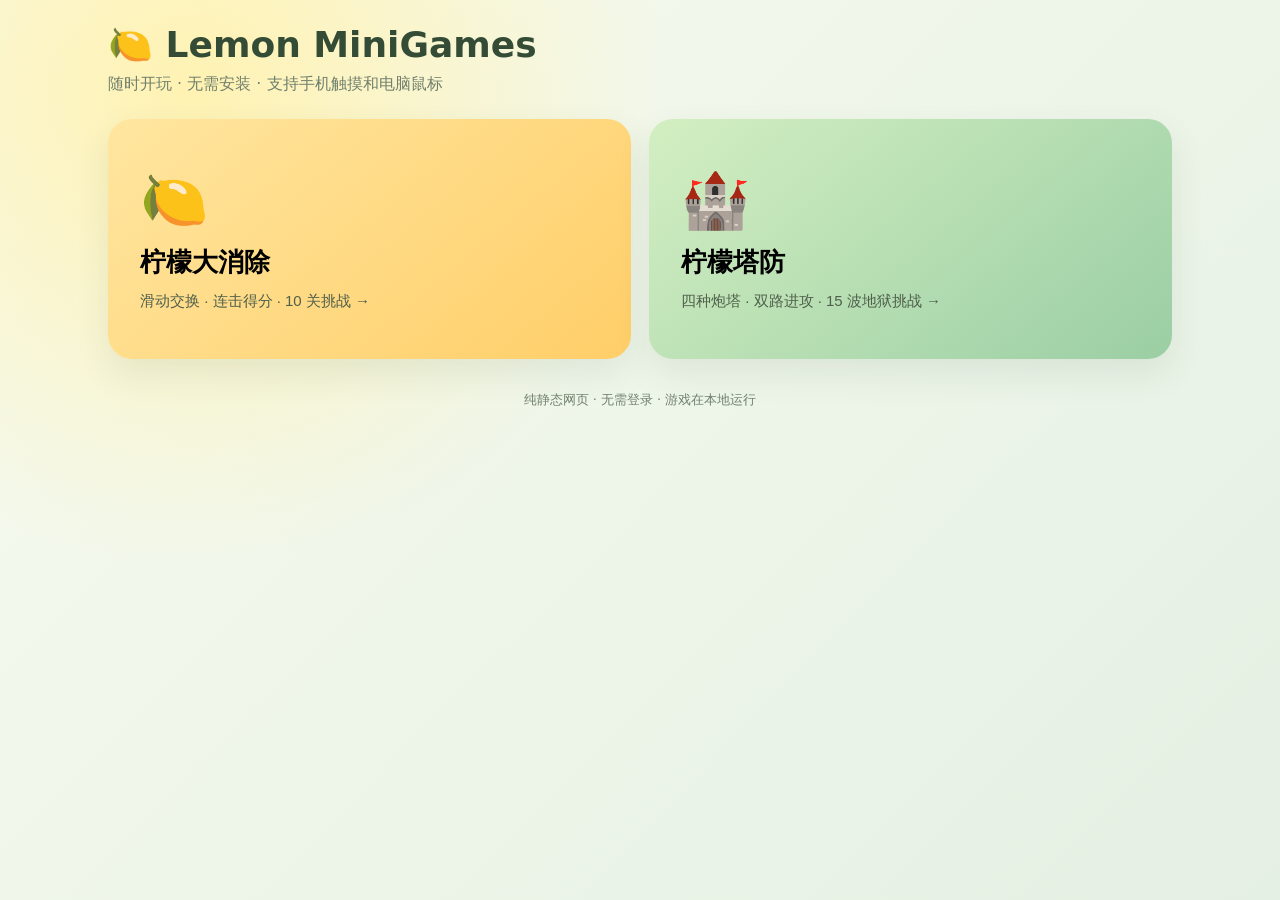
==== index.html @ ea31bc74 "feat: one sound toggle per H5 game and match-3 sound effects" ====
<!doctype html>
<html lang="zh-CN"><head><meta charset="utf-8"><meta name="viewport" content="width=device-width,initial-scale=1,viewport-fit=cover"><meta name="theme-color" content="#fff9e8"><title>Lemon MiniGames · 柠檬小游戏</title>
<style>
*{box-sizing:border-box}body{margin:0;background:radial-gradient(circle at 15% 10%,#fff2b2,transparent 35%),linear-gradient(135deg,#f8fbef,#e4f0e3);font-family:system-ui,-apple-system,"PingFang SC",sans-serif;color:#344c35;min-height:100dvh}.wrap{max-width:1100px;margin:auto;padding:24px 18px 48px}header{display:flex;align-items:center;justify-content:space-between;gap:12px}h1{margin:0;font-size:clamp(24px,4vw,36px)}.hint{color:#71806d;margin:8px 0 24px}.btn{background:white;border:1px solid #dce5d5;border-radius:14px;padding:11px 18px;font-weight:700;color:#3c5b3c;cursor:pointer}.btn:focus-visible,.tile:focus-visible{outline:3px solid #ffb84a}.tiles{display:grid;grid-template-columns:repeat(2,minmax(0,1fr));gap:18px}.tile{border:0;text-align:left;cursor:pointer;padding:32px;border-radius:24px;box-shadow:0 15px 35px #35553318;min-height:240px;transition:transform .2s}.tile:hover{transform:translateY(-4px)}.tile:first-child{background:linear-gradient(140deg,#ffe6a0,#ffce68)}.tile:last-child{background:linear-gradient(140deg,#d3efc2,#9bcea4)}.tile .emoji{font-size:55px}.tile strong{display:block;font-size:26px;margin:12px 0}.tile small{font-size:15px;color:#50604c}.game-area{display:none;align-items:center;flex-direction:column;gap:12px}.game-area.active{display:flex}.game-bar{display:flex;width:min(100%,460px);justify-content:space-between;align-items:center}.game-title{font-size:19px;font-weight:800}.game-bar{gap:7px;flex-wrap:wrap}.game-bar #matchSound{font-size:12px;padding:8px 10px}.frame{width:min(100%,460px);border-radius:20px;overflow:hidden;box-shadow:0 16px 55px #27402b30;background:#fff9e8}canvas{width:100%;display:block;touch-action:none}footer{margin-top:32px;text-align:center;color:#71806d;font-size:13px}@media(max-width:650px){.tiles{grid-template-columns:1fr}.tile{min-height:185px;padding:22px}.wrap{padding-top:18px}}
</style></head><body><main class="wrap"><header><h1>🍋 Lemon MiniGames</h1><button class="btn" id="homeTop" hidden>返回大厅</button></header><p class="hint" id="intro">随时开玩 · 无需安装 · 支持手机触摸和电脑鼠标</p><section class="tiles" id="tiles"><button class="tile" data-game="match"><span class="emoji">🍋</span><strong>柠檬大消除</strong><small>滑动交换 · 连击得分 · 10 关挑战 →</small></button><button class="tile" data-game="tower"><span class="emoji">🏰</span><strong>柠檬塔防</strong><small>四种炮塔 · 双路进攻 · 15 波地狱挑战 →</small></button></section><section class="game-area" id="gameArea"><div class="game-bar"><span class="game-title" id="gameTitle"></span><button class="btn" id="matchSound" type="button" aria-pressed="true">🔊 音效：开</button><button class="btn" id="restart">重新开始</button></div><div class="frame"><canvas id="game" aria-label="小游戏画布"></canvas></div><div class="hint" id="instructions"></div></section><footer>纯静态网页 · 无需登录 · 游戏在本地运行</footer></main><script type="module" src="./app.js"></script></body></html>
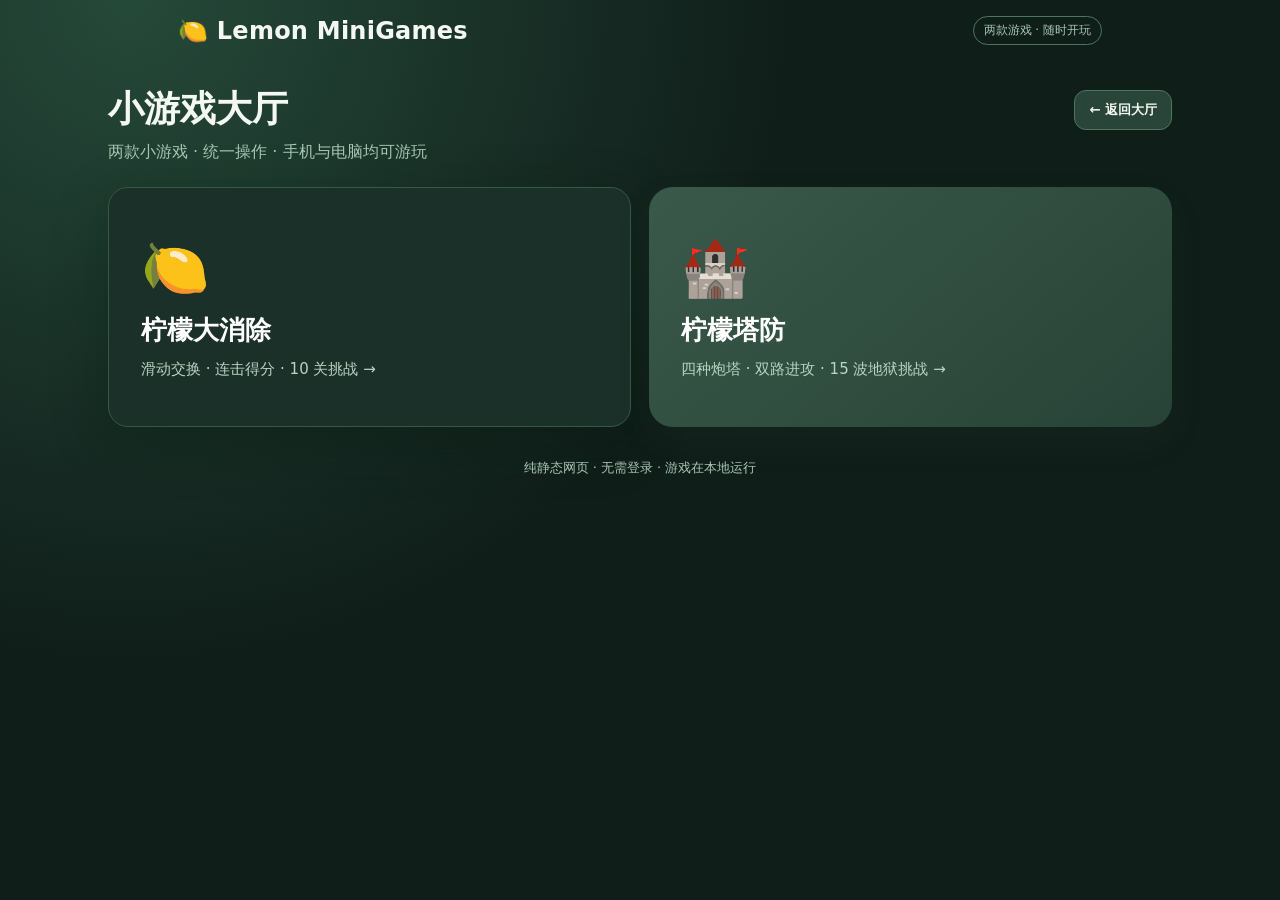
==== commit efa3cf74: "refactor: unify H5 arcade navigation, theme and music while preserving WeChat game" ====
--- a/index.html
+++ b/index.html
@@ -1,5 +1,5 @@
 <!doctype html>
 <html lang="zh-CN"><head><meta charset="utf-8"><meta name="viewport" content="width=device-width,initial-scale=1,viewport-fit=cover"><meta name="theme-color" content="#fff9e8"><title>Lemon MiniGames · 柠檬小游戏</title>
 <style>
-*{box-sizing:border-box}body{margin:0;background:radial-gradient(circle at 15% 10%,#fff2b2,transparent 35%),linear-gradient(135deg,#f8fbef,#e4f0e3);font-family:system-ui,-apple-system,"PingFang SC",sans-serif;color:#344c35;min-height:100dvh}.wrap{max-width:1100px;margin:auto;padding:24px 18px 48px}header{display:flex;align-items:center;justify-content:space-between;gap:12px}h1{margin:0;font-size:clamp(24px,4vw,36px)}.hint{color:#71806d;margin:8px 0 24px}.btn{background:white;border:1px solid #dce5d5;border-radius:14px;padding:11px 18px;font-weight:700;color:#3c5b3c;cursor:pointer}.btn:focus-visible,.tile:focus-visible{outline:3px solid #ffb84a}.tiles{display:grid;grid-template-columns:repeat(2,minmax(0,1fr));gap:18px}.tile{border:0;text-align:left;cursor:pointer;padding:32px;border-radius:24px;box-shadow:0 15px 35px #35553318;min-height:240px;transition:transform .2s}.tile:hover{transform:translateY(-4px)}.tile:first-child{background:linear-gradient(140deg,#ffe6a0,#ffce68)}.tile:last-child{background:linear-gradient(140deg,#d3efc2,#9bcea4)}.tile .emoji{font-size:55px}.tile strong{display:block;font-size:26px;margin:12px 0}.tile small{font-size:15px;color:#50604c}.game-area{display:none;align-items:center;flex-direction:column;gap:12px}.game-area.active{display:flex}.game-bar{display:flex;width:min(100%,460px);justify-content:space-between;align-items:center}.game-title{font-size:19px;font-weight:800}.game-bar{gap:7px;flex-wrap:wrap}.game-bar #matchSound{font-size:12px;padding:8px 10px}.frame{width:min(100%,460px);border-radius:20px;overflow:hidden;box-shadow:0 16px 55px #27402b30;background:#fff9e8}canvas{width:100%;display:block;touch-action:none}footer{margin-top:32px;text-align:center;color:#71806d;font-size:13px}@media(max-width:650px){.tiles{grid-template-columns:1fr}.tile{min-height:185px;padding:22px}.wrap{padding-top:18px}}
-</style></head><body><main class="wrap"><header><h1>🍋 Lemon MiniGames</h1><button class="btn" id="homeTop" hidden>返回大厅</button></header><p class="hint" id="intro">随时开玩 · 无需安装 · 支持手机触摸和电脑鼠标</p><section class="tiles" id="tiles"><button class="tile" data-game="match"><span class="emoji">🍋</span><strong>柠檬大消除</strong><small>滑动交换 · 连击得分 · 10 关挑战 →</small></button><button class="tile" data-game="tower"><span class="emoji">🏰</span><strong>柠檬塔防</strong><small>四种炮塔 · 双路进攻 · 15 波地狱挑战 →</small></button></section><section class="game-area" id="gameArea"><div class="game-bar"><span class="game-title" id="gameTitle"></span><button class="btn" id="matchSound" type="button" aria-pressed="true">🔊 音效：开</button><button class="btn" id="restart">重新开始</button></div><div class="frame"><canvas id="game" aria-label="小游戏画布"></canvas></div><div class="hint" id="instructions"></div></section><footer>纯静态网页 · 无需登录 · 游戏在本地运行</footer></main><script type="module" src="./app.js"></script></body></html>+*{box-sizing:border-box}body{margin:0;background:radial-gradient(circle at 15% 10%,#fff2b2,transparent 35%),linear-gradient(135deg,#f8fbef,#e4f0e3);font-family:system-ui,-apple-system,"PingFang SC",sans-serif;color:#f3f9f2;min-height:100dvh}.wrap{max-width:1100px;margin:auto;padding:24px 18px 48px}header{display:flex;align-items:center;justify-content:space-between;gap:12px}h1{margin:0;font-size:clamp(24px,4vw,36px)}.hint{color:#a8c8b4;margin:8px 0 24px}.btn{background:white;border:1px solid #dce5d5;border-radius:14px;padding:11px 18px;font-weight:700;color:#3c5b3c;cursor:pointer}.btn:focus-visible,.tile:focus-visible{outline:3px solid #ffb84a}.tiles{display:grid;grid-template-columns:repeat(2,minmax(0,1fr));gap:18px}.tile{border:0;text-align:left;cursor:pointer;padding:32px;border-radius:24px;box-shadow:0 15px 35px #35553318;min-height:240px;transition:transform .2s}.tile:hover{transform:translateY(-4px)}.tile:first-child{background:linear-gradient(140deg,#315e45,#264a39)}.tile:last-child{background:linear-gradient(140deg,#3a594a,#274337)}.tile .emoji{font-size:55px}.tile strong{display:block;font-size:26px;margin:12px 0}.tile small{font-size:15px;color:#b9d4c2}.game-area{display:none;align-items:center;flex-direction:column;gap:12px}.game-area.active{display:flex}.game-bar{display:flex;width:min(100%,460px);justify-content:space-between;align-items:center}.game-title{font-size:19px;font-weight:800}.game-bar{gap:7px;flex-wrap:wrap}.game-bar #matchSound{font-size:12px;padding:8px 10px}.frame{width:min(100%,460px);border-radius:20px;overflow:hidden;box-shadow:0 16px 55px #27402b30;background:#1b3029}canvas{width:100%;display:block;touch-action:none}footer{margin-top:32px;text-align:center;color:#a8c8b4;font-size:13px}@media(max-width:650px){.tiles{grid-template-columns:1fr}.tile{min-height:185px;padding:22px}.wrap{padding-top:18px}}
+</style><link rel="stylesheet" href="./h5-theme.css"></head><body><nav class="hall-nav"><a class="hall-brand" href="./">🍋 Lemon MiniGames</a><span class="hall-pill">两款游戏 · 随时开玩</span></nav><main class="wrap"><header><h1>小游戏大厅</h1><button class="hall-back" id="homeTop" data-hall-back hidden>← 返回大厅</button></header><p class="hint" id="intro">两款小游戏 · 统一操作 · 手机与电脑均可游玩</p><section class="tiles" id="tiles"><button class="tile hall-game" data-game="match"><span class="emoji">🍋</span><strong>柠檬大消除</strong><small>滑动交换 · 连击得分 · 10 关挑战 →</small></button><button class="tile" data-game="tower"><span class="emoji">🏰</span><strong>柠檬塔防</strong><small>四种炮塔 · 双路进攻 · 15 波地狱挑战 →</small></button></section><section class="game-area" id="gameArea"><div class="game-bar"><span class="game-title" id="gameTitle"></span><button class="hall-action" type="button" data-hall-music aria-pressed="false">🎵 音乐：关</button><button class="hall-action" id="matchSound" type="button" aria-pressed="true">🔊 音效：开</button><button class="hall-action" id="restart">重新开始</button></div><div class="frame hall-game"><canvas id="game" aria-label="小游戏画布"></canvas></div><div class="hint" id="instructions"></div></section><footer>纯静态网页 · 无需登录 · 游戏在本地运行</footer></main><script src="./h5-music.js"></script><script src="./h5-swipe.js"></script><script type="module" src="./app.js"></script></body></html>
--- a/h5-theme.css
+++ b/h5-theme.css
@@ -0,0 +1,14 @@
+/* H5 game hall shared visual system; WeChat native code remains independent. */
+:root{color-scheme:dark;--bg:#101e1a;--panel:#1b3029;--panel2:#294438;--line:#4b7760;--text:#f3f9f2;--muted:#a8c8b4;--accent:#a4e2b6;--action:#b65345}
+*{box-sizing:border-box}html{background:var(--bg)}body{background:radial-gradient(circle at 10% 0%,#254939 0,transparent 45%),var(--bg)!important;color:var(--text)!important;font-family:system-ui,-apple-system,"PingFang SC",sans-serif}
+a{color:var(--accent)}button{font-family:inherit}button:focus-visible,a:focus-visible{outline:3px solid #f2cf78;outline-offset:2px}
+.hall-nav{display:flex;align-items:center;justify-content:space-between;gap:12px;max-width:960px;margin:0 auto;padding:16px 18px}
+.hall-brand{font-weight:850;letter-spacing:.01em;text-decoration:none;color:var(--text);font-size:clamp(18px,3vw,24px)}
+.hall-back,.hall-action{display:inline-flex;align-items:center;justify-content:center;border:1px solid var(--line);border-radius:12px;background:var(--panel2);color:var(--text);padding:10px 14px;font-weight:700;text-decoration:none;cursor:pointer}
+.hall-back:active,.hall-action:active{transform:scale(.98)}
+.hall-pill{border:1px solid var(--line);border-radius:999px;padding:5px 10px;color:var(--muted);font-size:12px}
+.hall-game{background:var(--panel)!important;border:1px solid #365846;border-radius:20px;box-shadow:0 16px 55px #07170d55}
+.hall-audio{display:flex;gap:8px;align-items:center;flex-wrap:wrap}
+.hall-audio button{background:var(--panel2);border:1px solid var(--line);border-radius:10px;color:var(--text);padding:8px 11px;min-height:38px;font-size:12px;font-weight:700}
+.hall-tip{color:var(--muted);font-size:12px}
+@media(max-width:550px){.hall-nav{padding:12px}.hall-pill{display:none}.hall-back,.hall-action{padding:9px 11px}}
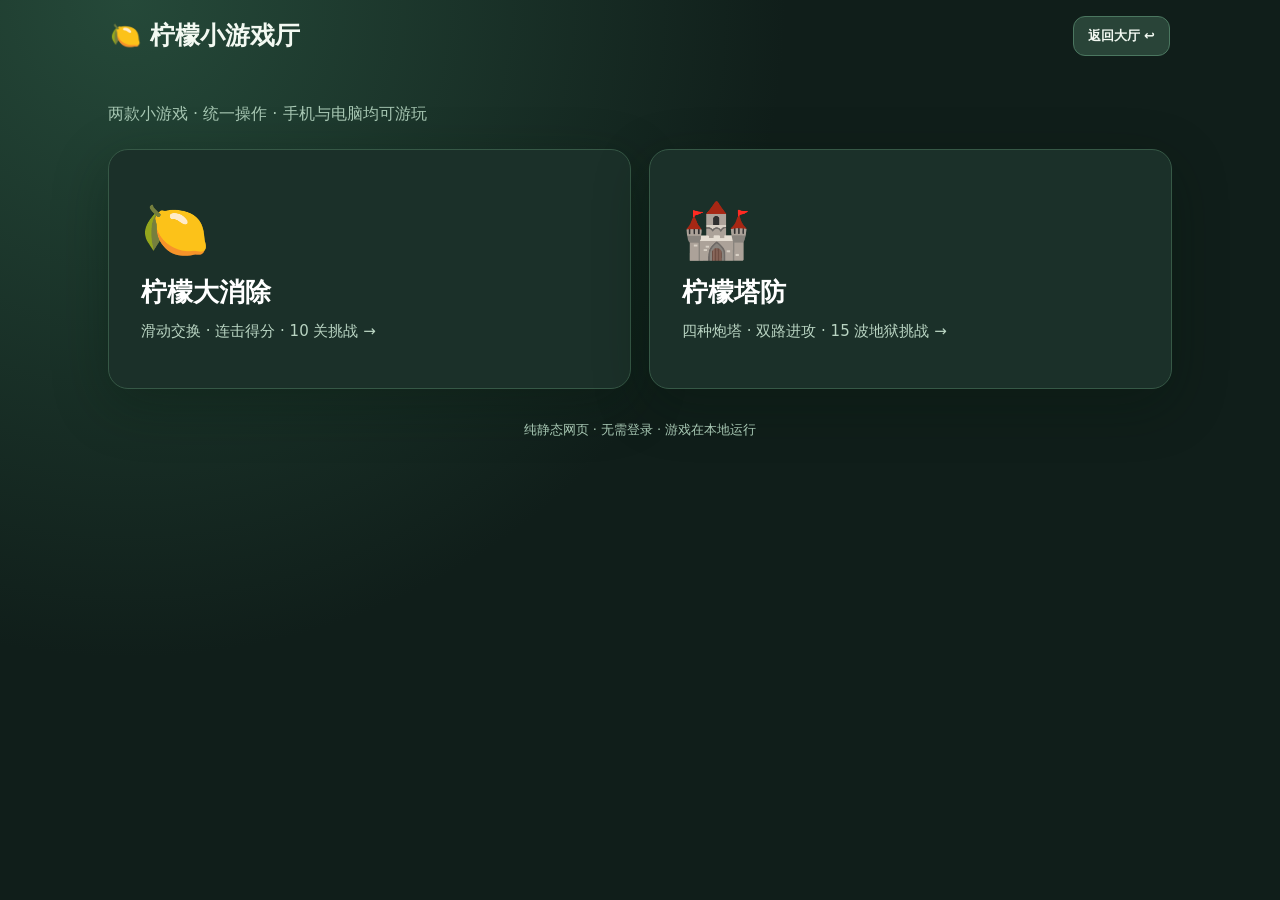
==== commit 549aa006: "style: unify game headers, support swipe-left return and boost sound effects" ====
--- a/index.html
+++ b/index.html
@@ -2,4 +2,4 @@
 <html lang="zh-CN"><head><meta charset="utf-8"><meta name="viewport" content="width=device-width,initial-scale=1,viewport-fit=cover"><meta name="theme-color" content="#fff9e8"><title>Lemon MiniGames · 柠檬小游戏</title>
 <style>
 *{box-sizing:border-box}body{margin:0;background:radial-gradient(circle at 15% 10%,#fff2b2,transparent 35%),linear-gradient(135deg,#f8fbef,#e4f0e3);font-family:system-ui,-apple-system,"PingFang SC",sans-serif;color:#f3f9f2;min-height:100dvh}.wrap{max-width:1100px;margin:auto;padding:24px 18px 48px}header{display:flex;align-items:center;justify-content:space-between;gap:12px}h1{margin:0;font-size:clamp(24px,4vw,36px)}.hint{color:#a8c8b4;margin:8px 0 24px}.btn{background:white;border:1px solid #dce5d5;border-radius:14px;padding:11px 18px;font-weight:700;color:#3c5b3c;cursor:pointer}.btn:focus-visible,.tile:focus-visible{outline:3px solid #ffb84a}.tiles{display:grid;grid-template-columns:repeat(2,minmax(0,1fr));gap:18px}.tile{border:0;text-align:left;cursor:pointer;padding:32px;border-radius:24px;box-shadow:0 15px 35px #35553318;min-height:240px;transition:transform .2s}.tile:hover{transform:translateY(-4px)}.tile:first-child{background:linear-gradient(140deg,#315e45,#264a39)}.tile:last-child{background:linear-gradient(140deg,#3a594a,#274337)}.tile .emoji{font-size:55px}.tile strong{display:block;font-size:26px;margin:12px 0}.tile small{font-size:15px;color:#b9d4c2}.game-area{display:none;align-items:center;flex-direction:column;gap:12px}.game-area.active{display:flex}.game-bar{display:flex;width:min(100%,460px);justify-content:space-between;align-items:center}.game-title{font-size:19px;font-weight:800}.game-bar{gap:7px;flex-wrap:wrap}.game-bar #matchSound{font-size:12px;padding:8px 10px}.frame{width:min(100%,460px);border-radius:20px;overflow:hidden;box-shadow:0 16px 55px #27402b30;background:#1b3029}canvas{width:100%;display:block;touch-action:none}footer{margin-top:32px;text-align:center;color:#a8c8b4;font-size:13px}@media(max-width:650px){.tiles{grid-template-columns:1fr}.tile{min-height:185px;padding:22px}.wrap{padding-top:18px}}
-</style><link rel="stylesheet" href="./h5-theme.css"></head><body><nav class="hall-nav"><a class="hall-brand" href="./">🍋 Lemon MiniGames</a><span class="hall-pill">两款游戏 · 随时开玩</span></nav><main class="wrap"><header><h1>小游戏大厅</h1><button class="hall-back" id="homeTop" data-hall-back hidden>← 返回大厅</button></header><p class="hint" id="intro">两款小游戏 · 统一操作 · 手机与电脑均可游玩</p><section class="tiles" id="tiles"><button class="tile hall-game" data-game="match"><span class="emoji">🍋</span><strong>柠檬大消除</strong><small>滑动交换 · 连击得分 · 10 关挑战 →</small></button><button class="tile" data-game="tower"><span class="emoji">🏰</span><strong>柠檬塔防</strong><small>四种炮塔 · 双路进攻 · 15 波地狱挑战 →</small></button></section><section class="game-area" id="gameArea"><div class="game-bar"><span class="game-title" id="gameTitle"></span><button class="hall-action" type="button" data-hall-music aria-pressed="false">🎵 音乐：关</button><button class="hall-action" id="matchSound" type="button" aria-pressed="true">🔊 音效：开</button><button class="hall-action" id="restart">重新开始</button></div><div class="frame hall-game"><canvas id="game" aria-label="小游戏画布"></canvas></div><div class="hint" id="instructions"></div></section><footer>纯静态网页 · 无需登录 · 游戏在本地运行</footer></main><script src="./h5-music.js"></script><script src="./h5-swipe.js"></script><script type="module" src="./app.js"></script></body></html>+</style><link rel="stylesheet" href="./h5-theme.css"></head><body><nav class="hall-nav"><h1 class="hall-heading" id="hallTitle">🍋 柠檬小游戏厅</h1><button class="hall-back" id="homeTop" data-hall-back hidden>返回大厅 ↩</button></nav><main class="wrap"><p class="hint" id="intro">两款小游戏 · 统一操作 · 手机与电脑均可游玩</p><section class="tiles" id="tiles"><button class="tile hall-game" data-game="match"><span class="emoji">🍋</span><strong>柠檬大消除</strong><small>滑动交换 · 连击得分 · 10 关挑战 →</small></button><button class="tile hall-game" data-game="tower"><span class="emoji">🏰</span><strong>柠檬塔防</strong><small>四种炮塔 · 双路进攻 · 15 波地狱挑战 →</small></button></section><section class="game-area" id="gameArea"><div class="game-bar hall-audio"><button class="hall-action" type="button" data-hall-music aria-pressed="false">🎵 音乐：关</button><button class="hall-action" id="matchSound" type="button" aria-pressed="true">🔊 音效：开</button><button class="hall-action" id="restart">重新开始</button></div><div class="frame hall-game"><canvas id="game" aria-label="小游戏画布"></canvas></div><div class="hint" id="instructions"></div></section><footer>纯静态网页 · 无需登录 · 游戏在本地运行</footer></main><script src="./h5-music.js"></script><script src="./h5-swipe.js"></script><script type="module" src="./app.js"></script></body></html>
--- a/h5-theme.css
+++ b/h5-theme.css
@@ -12,3 +12,12 @@
 .hall-audio button{background:var(--panel2);border:1px solid var(--line);border-radius:10px;color:var(--text);padding:8px 11px;min-height:38px;font-size:12px;font-weight:700}
 .hall-tip{color:var(--muted);font-size:12px}
 @media(max-width:550px){.hall-nav{padding:12px}.hall-pill{display:none}.hall-back,.hall-action{padding:9px 11px}}
+
+/* Same title-left / return-right toolbar in the hall and both games. */
+.hall-nav{max-width:1100px;width:100%;min-height:72px;padding:14px 20px;gap:12px}
+.hall-heading{margin:0;color:var(--text);font-size:clamp(19px,4vw,25px);font-weight:800;line-height:1.3}
+.hall-nav .hall-back{flex-shrink:0;font-size:13px;min-height:40px}
+.game-bar.hall-audio{justify-content:flex-end;gap:8px;flex-wrap:wrap}
+.game-bar.hall-audio button{flex:0 0 auto}
+.game.hall-game{margin-top:0}
+@media(max-width:550px){.hall-nav{min-height:64px;padding:10px 14px}.hall-heading{font-size:19px}.game-bar.hall-audio{justify-content:center}}
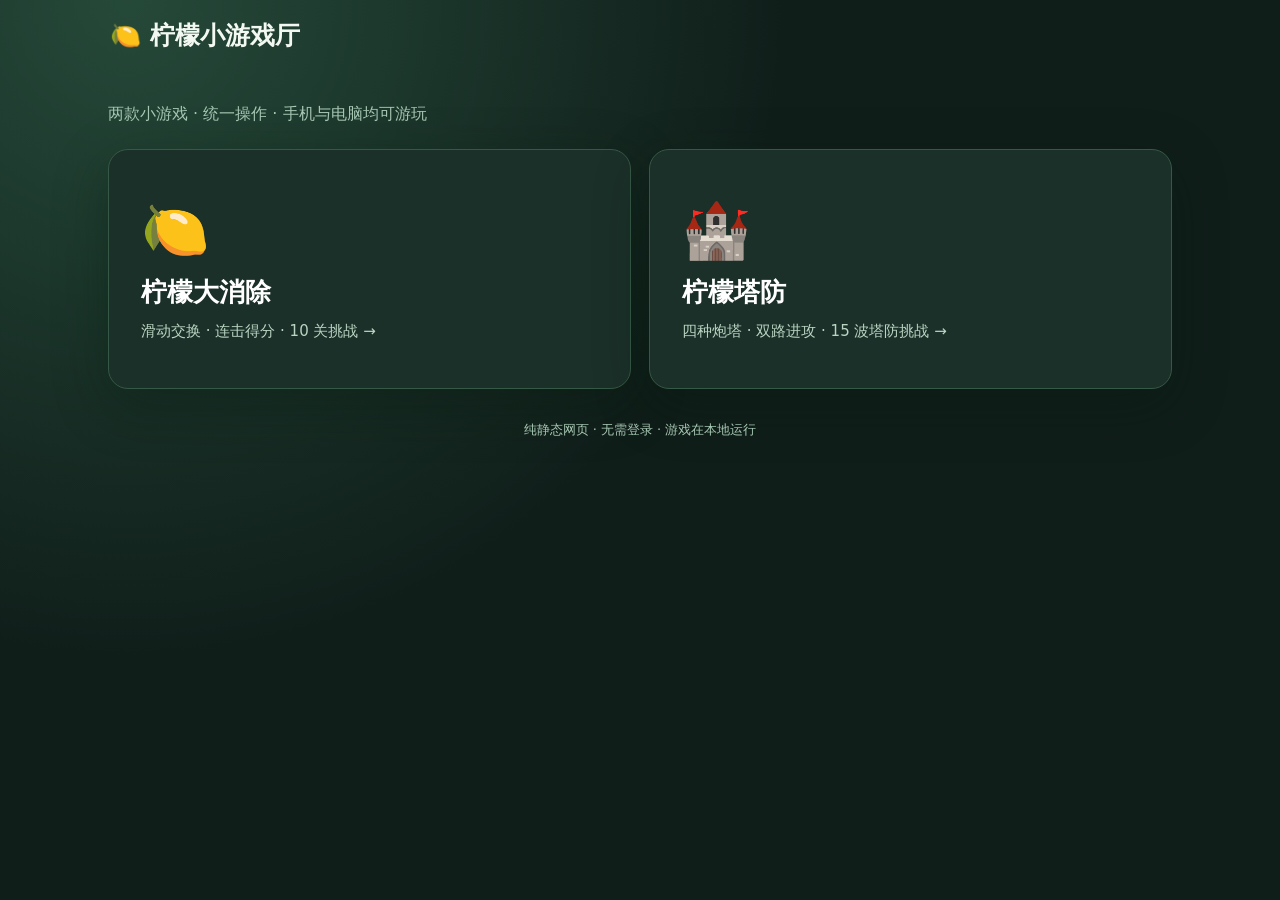
==== commit 4a829a8e: "fix: consistent arcade title and hide return button on hall home" ====
--- a/index.html
+++ b/index.html
@@ -2,4 +2,4 @@
 <html lang="zh-CN"><head><meta charset="utf-8"><meta name="viewport" content="width=device-width,initial-scale=1,viewport-fit=cover"><meta name="theme-color" content="#fff9e8"><title>Lemon MiniGames · 柠檬小游戏</title>
 <style>
 *{box-sizing:border-box}body{margin:0;background:radial-gradient(circle at 15% 10%,#fff2b2,transparent 35%),linear-gradient(135deg,#f8fbef,#e4f0e3);font-family:system-ui,-apple-system,"PingFang SC",sans-serif;color:#f3f9f2;min-height:100dvh}.wrap{max-width:1100px;margin:auto;padding:24px 18px 48px}header{display:flex;align-items:center;justify-content:space-between;gap:12px}h1{margin:0;font-size:clamp(24px,4vw,36px)}.hint{color:#a8c8b4;margin:8px 0 24px}.btn{background:white;border:1px solid #dce5d5;border-radius:14px;padding:11px 18px;font-weight:700;color:#3c5b3c;cursor:pointer}.btn:focus-visible,.tile:focus-visible{outline:3px solid #ffb84a}.tiles{display:grid;grid-template-columns:repeat(2,minmax(0,1fr));gap:18px}.tile{border:0;text-align:left;cursor:pointer;padding:32px;border-radius:24px;box-shadow:0 15px 35px #35553318;min-height:240px;transition:transform .2s}.tile:hover{transform:translateY(-4px)}.tile:first-child{background:linear-gradient(140deg,#315e45,#264a39)}.tile:last-child{background:linear-gradient(140deg,#3a594a,#274337)}.tile .emoji{font-size:55px}.tile strong{display:block;font-size:26px;margin:12px 0}.tile small{font-size:15px;color:#b9d4c2}.game-area{display:none;align-items:center;flex-direction:column;gap:12px}.game-area.active{display:flex}.game-bar{display:flex;width:min(100%,460px);justify-content:space-between;align-items:center}.game-title{font-size:19px;font-weight:800}.game-bar{gap:7px;flex-wrap:wrap}.game-bar #matchSound{font-size:12px;padding:8px 10px}.frame{width:min(100%,460px);border-radius:20px;overflow:hidden;box-shadow:0 16px 55px #27402b30;background:#1b3029}canvas{width:100%;display:block;touch-action:none}footer{margin-top:32px;text-align:center;color:#a8c8b4;font-size:13px}@media(max-width:650px){.tiles{grid-template-columns:1fr}.tile{min-height:185px;padding:22px}.wrap{padding-top:18px}}
-</style><link rel="stylesheet" href="./h5-theme.css"></head><body><nav class="hall-nav"><h1 class="hall-heading" id="hallTitle">🍋 柠檬小游戏厅</h1><button class="hall-back" id="homeTop" data-hall-back hidden>返回大厅 ↩</button></nav><main class="wrap"><p class="hint" id="intro">两款小游戏 · 统一操作 · 手机与电脑均可游玩</p><section class="tiles" id="tiles"><button class="tile hall-game" data-game="match"><span class="emoji">🍋</span><strong>柠檬大消除</strong><small>滑动交换 · 连击得分 · 10 关挑战 →</small></button><button class="tile hall-game" data-game="tower"><span class="emoji">🏰</span><strong>柠檬塔防</strong><small>四种炮塔 · 双路进攻 · 15 波地狱挑战 →</small></button></section><section class="game-area" id="gameArea"><div class="game-bar hall-audio"><button class="hall-action" type="button" data-hall-music aria-pressed="false">🎵 音乐：关</button><button class="hall-action" id="matchSound" type="button" aria-pressed="true">🔊 音效：开</button><button class="hall-action" id="restart">重新开始</button></div><div class="frame hall-game"><canvas id="game" aria-label="小游戏画布"></canvas></div><div class="hint" id="instructions"></div></section><footer>纯静态网页 · 无需登录 · 游戏在本地运行</footer></main><script src="./h5-music.js"></script><script src="./h5-swipe.js"></script><script type="module" src="./app.js"></script></body></html>+</style><link rel="stylesheet" href="./h5-theme.css"></head><body><nav class="hall-nav"><h1 class="hall-heading" id="hallTitle">🍋 柠檬小游戏厅</h1><button class="hall-back" id="homeTop" data-hall-back hidden>返回大厅 ↩</button></nav><main class="wrap"><p class="hint" id="intro">两款小游戏 · 统一操作 · 手机与电脑均可游玩</p><section class="tiles" id="tiles"><button class="tile hall-game" data-game="match"><span class="emoji">🍋</span><strong>柠檬大消除</strong><small>滑动交换 · 连击得分 · 10 关挑战 →</small></button><button class="tile hall-game" data-game="tower"><span class="emoji">🏰</span><strong>柠檬塔防</strong><small>四种炮塔 · 双路进攻 · 15 波塔防挑战 →</small></button></section><section class="game-area" id="gameArea"><div class="game-bar hall-audio"><button class="hall-action" type="button" data-hall-music aria-pressed="false">🎵 音乐：关</button><button class="hall-action" id="matchSound" type="button" aria-pressed="true">🔊 音效：开</button><button class="hall-action" id="restart">重新开始</button></div><div class="frame hall-game"><canvas id="game" aria-label="小游戏画布"></canvas></div><div class="hint" id="instructions"></div></section><footer>纯静态网页 · 无需登录 · 游戏在本地运行</footer></main><script src="./h5-music.js"></script><script src="./h5-swipe.js"></script><script type="module" src="./app.js"></script></body></html>
--- a/h5-theme.css
+++ b/h5-theme.css
@@ -21,3 +21,6 @@
 .game-bar.hall-audio button{flex:0 0 auto}
 .game.hall-game{margin-top:0}
 @media(max-width:550px){.hall-nav{min-height:64px;padding:10px 14px}.hall-heading{font-size:19px}.game-bar.hall-audio{justify-content:center}}
+
+/* Hidden controls must stay hidden even when styled as flex buttons. */
+[hidden]{display:none!important}
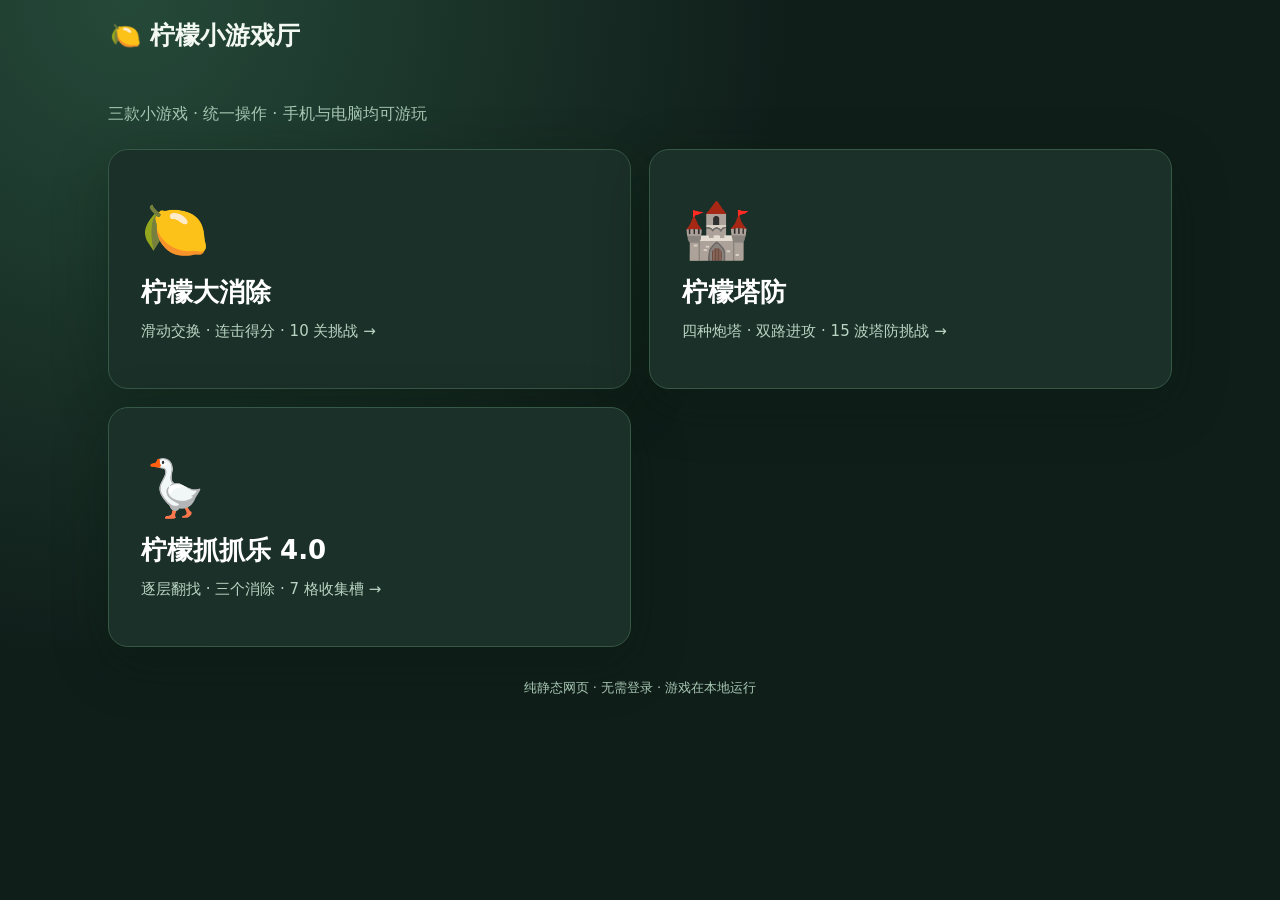
==== commit b672c0b6: "feat: add Lemon Catch 4.0 to H5 arcade" ====
--- a/index.html
+++ b/index.html
@@ -1,5 +1,5 @@
 <!doctype html>
 <html lang="zh-CN"><head><meta charset="utf-8"><meta name="viewport" content="width=device-width,initial-scale=1,viewport-fit=cover"><meta name="theme-color" content="#fff9e8"><title>Lemon MiniGames · 柠檬小游戏</title>
 <style>
-*{box-sizing:border-box}body{margin:0;background:radial-gradient(circle at 15% 10%,#fff2b2,transparent 35%),linear-gradient(135deg,#f8fbef,#e4f0e3);font-family:system-ui,-apple-system,"PingFang SC",sans-serif;color:#f3f9f2;min-height:100dvh}.wrap{max-width:1100px;margin:auto;padding:24px 18px 48px}header{display:flex;align-items:center;justify-content:space-between;gap:12px}h1{margin:0;font-size:clamp(24px,4vw,36px)}.hint{color:#a8c8b4;margin:8px 0 24px}.btn{background:white;border:1px solid #dce5d5;border-radius:14px;padding:11px 18px;font-weight:700;color:#3c5b3c;cursor:pointer}.btn:focus-visible,.tile:focus-visible{outline:3px solid #ffb84a}.tiles{display:grid;grid-template-columns:repeat(2,minmax(0,1fr));gap:18px}.tile{border:0;text-align:left;cursor:pointer;padding:32px;border-radius:24px;box-shadow:0 15px 35px #35553318;min-height:240px;transition:transform .2s}.tile:hover{transform:translateY(-4px)}.tile:first-child{background:linear-gradient(140deg,#315e45,#264a39)}.tile:last-child{background:linear-gradient(140deg,#3a594a,#274337)}.tile .emoji{font-size:55px}.tile strong{display:block;font-size:26px;margin:12px 0}.tile small{font-size:15px;color:#b9d4c2}.game-area{display:none;align-items:center;flex-direction:column;gap:12px}.game-area.active{display:flex}.game-bar{display:flex;width:min(100%,460px);justify-content:space-between;align-items:center}.game-title{font-size:19px;font-weight:800}.game-bar{gap:7px;flex-wrap:wrap}.game-bar #matchSound{font-size:12px;padding:8px 10px}.frame{width:min(100%,460px);border-radius:20px;overflow:hidden;box-shadow:0 16px 55px #27402b30;background:#1b3029}canvas{width:100%;display:block;touch-action:none}footer{margin-top:32px;text-align:center;color:#a8c8b4;font-size:13px}@media(max-width:650px){.tiles{grid-template-columns:1fr}.tile{min-height:185px;padding:22px}.wrap{padding-top:18px}}
-</style><link rel="stylesheet" href="./h5-theme.css"></head><body><nav class="hall-nav"><h1 class="hall-heading" id="hallTitle">🍋 柠檬小游戏厅</h1><button class="hall-back" id="homeTop" data-hall-back hidden>返回大厅 ↩</button></nav><main class="wrap"><p class="hint" id="intro">两款小游戏 · 统一操作 · 手机与电脑均可游玩</p><section class="tiles" id="tiles"><button class="tile hall-game" data-game="match"><span class="emoji">🍋</span><strong>柠檬大消除</strong><small>滑动交换 · 连击得分 · 10 关挑战 →</small></button><button class="tile hall-game" data-game="tower"><span class="emoji">🏰</span><strong>柠檬塔防</strong><small>四种炮塔 · 双路进攻 · 15 波塔防挑战 →</small></button></section><section class="game-area" id="gameArea"><div class="game-bar hall-audio"><button class="hall-action" type="button" data-hall-music aria-pressed="false">🎵 音乐：关</button><button class="hall-action" id="matchSound" type="button" aria-pressed="true">🔊 音效：开</button><button class="hall-action" id="restart">重新开始</button></div><div class="frame hall-game"><canvas id="game" aria-label="小游戏画布"></canvas></div><div class="hint" id="instructions"></div></section><footer>纯静态网页 · 无需登录 · 游戏在本地运行</footer></main><script src="./h5-music.js"></script><script src="./h5-swipe.js"></script><script type="module" src="./app.js"></script></body></html>+*{box-sizing:border-box}body{margin:0;background:radial-gradient(circle at 15% 10%,#fff2b2,transparent 35%),linear-gradient(135deg,#f8fbef,#e4f0e3);font-family:system-ui,-apple-system,"PingFang SC",sans-serif;color:#f3f9f2;min-height:100dvh}.wrap{max-width:1100px;margin:auto;padding:24px 18px 48px}header{display:flex;align-items:center;justify-content:space-between;gap:12px}h1{margin:0;font-size:clamp(24px,4vw,36px)}.hint{color:#a8c8b4;margin:8px 0 24px}.btn{background:white;border:1px solid #dce5d5;border-radius:14px;padding:11px 18px;font-weight:700;color:#3c5b3c;cursor:pointer}.btn:focus-visible,.tile:focus-visible{outline:3px solid #ffb84a}.tiles{display:grid;grid-template-columns:repeat(2,minmax(0,1fr));gap:18px}.tile{border:0;text-align:left;cursor:pointer;padding:32px;border-radius:24px;box-shadow:0 15px 35px #35553318;min-height:240px;transition:transform .2s}.tile:hover{transform:translateY(-4px)}.tile:first-child{background:linear-gradient(140deg,#315e45,#264a39)}.tile:nth-child(2){background:linear-gradient(140deg,#3a594a,#274337)}.tile:nth-child(3){background:linear-gradient(140deg,#4b6442,#2a4935)}.tile .emoji{font-size:55px}.tile strong{display:block;font-size:26px;margin:12px 0}.tile small{font-size:15px;color:#b9d4c2}.game-area{display:none;align-items:center;flex-direction:column;gap:12px}.game-area.active{display:flex}.game-bar{display:flex;width:min(100%,460px);justify-content:space-between;align-items:center}.game-title{font-size:19px;font-weight:800}.game-bar{gap:7px;flex-wrap:wrap}.game-bar #matchSound{font-size:12px;padding:8px 10px}.frame{width:min(100%,460px);border-radius:20px;overflow:hidden;box-shadow:0 16px 55px #27402b30;background:#1b3029}canvas{width:100%;display:block;touch-action:none}footer{margin-top:32px;text-align:center;color:#a8c8b4;font-size:13px}@media(max-width:650px){.tiles{grid-template-columns:1fr}.tile{min-height:185px;padding:22px}.wrap{padding-top:18px}}
+</style><link rel="stylesheet" href="./h5-theme.css"></head><body><nav class="hall-nav"><h1 class="hall-heading" id="hallTitle">🍋 柠檬小游戏厅</h1><button class="hall-back" id="homeTop" data-hall-back hidden>返回大厅 ↩</button></nav><main class="wrap"><p class="hint" id="intro">三款小游戏 · 统一操作 · 手机与电脑均可游玩</p><section class="tiles" id="tiles"><button class="tile hall-game" data-game="match"><span class="emoji">🍋</span><strong>柠檬大消除</strong><small>滑动交换 · 连击得分 · 10 关挑战 →</small></button><button class="tile hall-game" data-game="tower"><span class="emoji">🏰</span><strong>柠檬塔防</strong><small>四种炮塔 · 双路进攻 · 15 波塔防挑战 →</small></button><button class="tile hall-game" data-game="catch"><span class="emoji">🪿</span><strong>柠檬抓抓乐 4.0</strong><small>逐层翻找 · 三个消除 · 7 格收集槽 →</small></button></section><section class="game-area" id="gameArea"><div class="game-bar hall-audio"><button class="hall-action" type="button" data-hall-music aria-pressed="false">🎵 音乐：关</button><button class="hall-action" id="matchSound" type="button" aria-pressed="true">🔊 音效：开</button><button class="hall-action" id="restart">重新开始</button></div><div class="frame hall-game"><canvas id="game" aria-label="小游戏画布"></canvas></div><div class="hint" id="instructions"></div></section><footer>纯静态网页 · 无需登录 · 游戏在本地运行</footer></main><script src="./h5-music.js"></script><script src="./h5-swipe.js"></script><script type="module" src="./app.js"></script></body></html>
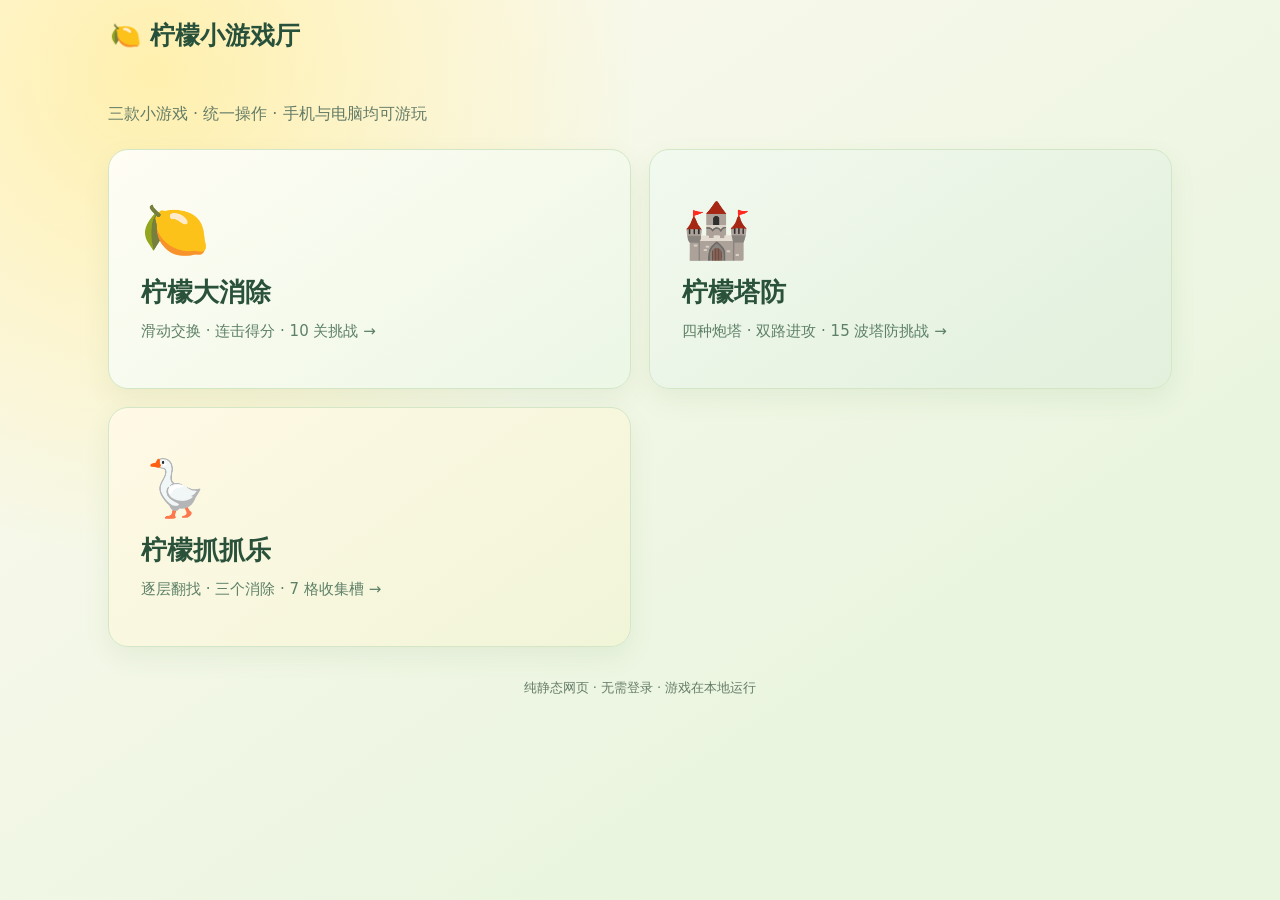
==== commit 17111e34: "style: brighten H5 arcade and remove Catch version label" ====
--- a/index.html
+++ b/index.html
@@ -2,4 +2,13 @@
 <html lang="zh-CN"><head><meta charset="utf-8"><meta name="viewport" content="width=device-width,initial-scale=1,viewport-fit=cover"><meta name="theme-color" content="#fff9e8"><title>Lemon MiniGames · 柠檬小游戏</title>
 <style>
 *{box-sizing:border-box}body{margin:0;background:radial-gradient(circle at 15% 10%,#fff2b2,transparent 35%),linear-gradient(135deg,#f8fbef,#e4f0e3);font-family:system-ui,-apple-system,"PingFang SC",sans-serif;color:#f3f9f2;min-height:100dvh}.wrap{max-width:1100px;margin:auto;padding:24px 18px 48px}header{display:flex;align-items:center;justify-content:space-between;gap:12px}h1{margin:0;font-size:clamp(24px,4vw,36px)}.hint{color:#a8c8b4;margin:8px 0 24px}.btn{background:white;border:1px solid #dce5d5;border-radius:14px;padding:11px 18px;font-weight:700;color:#3c5b3c;cursor:pointer}.btn:focus-visible,.tile:focus-visible{outline:3px solid #ffb84a}.tiles{display:grid;grid-template-columns:repeat(2,minmax(0,1fr));gap:18px}.tile{border:0;text-align:left;cursor:pointer;padding:32px;border-radius:24px;box-shadow:0 15px 35px #35553318;min-height:240px;transition:transform .2s}.tile:hover{transform:translateY(-4px)}.tile:first-child{background:linear-gradient(140deg,#315e45,#264a39)}.tile:nth-child(2){background:linear-gradient(140deg,#3a594a,#274337)}.tile:nth-child(3){background:linear-gradient(140deg,#4b6442,#2a4935)}.tile .emoji{font-size:55px}.tile strong{display:block;font-size:26px;margin:12px 0}.tile small{font-size:15px;color:#b9d4c2}.game-area{display:none;align-items:center;flex-direction:column;gap:12px}.game-area.active{display:flex}.game-bar{display:flex;width:min(100%,460px);justify-content:space-between;align-items:center}.game-title{font-size:19px;font-weight:800}.game-bar{gap:7px;flex-wrap:wrap}.game-bar #matchSound{font-size:12px;padding:8px 10px}.frame{width:min(100%,460px);border-radius:20px;overflow:hidden;box-shadow:0 16px 55px #27402b30;background:#1b3029}canvas{width:100%;display:block;touch-action:none}footer{margin-top:32px;text-align:center;color:#a8c8b4;font-size:13px}@media(max-width:650px){.tiles{grid-template-columns:1fr}.tile{min-height:185px;padding:22px}.wrap{padding-top:18px}}
-</style><link rel="stylesheet" href="./h5-theme.css"></head><body><nav class="hall-nav"><h1 class="hall-heading" id="hallTitle">🍋 柠檬小游戏厅</h1><button class="hall-back" id="homeTop" data-hall-back hidden>返回大厅 ↩</button></nav><main class="wrap"><p class="hint" id="intro">三款小游戏 · 统一操作 · 手机与电脑均可游玩</p><section class="tiles" id="tiles"><button class="tile hall-game" data-game="match"><span class="emoji">🍋</span><strong>柠檬大消除</strong><small>滑动交换 · 连击得分 · 10 关挑战 →</small></button><button class="tile hall-game" data-game="tower"><span class="emoji">🏰</span><strong>柠檬塔防</strong><small>四种炮塔 · 双路进攻 · 15 波塔防挑战 →</small></button><button class="tile hall-game" data-game="catch"><span class="emoji">🪿</span><strong>柠檬抓抓乐 4.0</strong><small>逐层翻找 · 三个消除 · 7 格收集槽 →</small></button></section><section class="game-area" id="gameArea"><div class="game-bar hall-audio"><button class="hall-action" type="button" data-hall-music aria-pressed="false">🎵 音乐：关</button><button class="hall-action" id="matchSound" type="button" aria-pressed="true">🔊 音效：开</button><button class="hall-action" id="restart">重新开始</button></div><div class="frame hall-game"><canvas id="game" aria-label="小游戏画布"></canvas></div><div class="hint" id="instructions"></div></section><footer>纯静态网页 · 无需登录 · 游戏在本地运行</footer></main><script src="./h5-music.js"></script><script src="./h5-swipe.js"></script><script type="module" src="./app.js"></script></body></html>+</style><link rel="stylesheet" href="./h5-theme.css"><style>
+body.hall-light{background:radial-gradient(circle at 12% 8%,#fff0ae 0,transparent 35%),linear-gradient(145deg,#fffaf0,#e9f5df 75%)!important;color:#2d503a!important}
+.hall-light .hall-heading{color:#28513b}.hall-light .hall-nav .hall-back{background:#fffaf0;color:#2d503a;border-color:#d5e6ca}
+.hall-light .hint,.hall-light footer{color:#647c67}
+.hall-light .tiles .tile.hall-game{background:linear-gradient(145deg,#fffdf4,#ecf7e6)!important;border:1px solid #d3e7c7;box-shadow:0 10px 26px #557b3a16;color:#2a523b}
+.hall-light .tiles .tile:nth-child(2){background:linear-gradient(145deg,#f2f9ef,#e2f0dc)!important}
+.hall-light .tiles .tile:nth-child(3){background:linear-gradient(145deg,#fff9e5,#f1f5d8)!important}
+.hall-light .tiles .tile small{color:#5d8067}
+.hall-light .tiles .tile:hover{transform:translateY(-3px);box-shadow:0 15px 32px #557b3a25}
+</style></head><body class="hall-light"><nav class="hall-nav"><h1 class="hall-heading" id="hallTitle">🍋 柠檬小游戏厅</h1><button class="hall-back" id="homeTop" data-hall-back hidden>返回大厅 ↩</button></nav><main class="wrap"><p class="hint" id="intro">三款小游戏 · 统一操作 · 手机与电脑均可游玩</p><section class="tiles" id="tiles"><button class="tile hall-game" data-game="match"><span class="emoji">🍋</span><strong>柠檬大消除</strong><small>滑动交换 · 连击得分 · 10 关挑战 →</small></button><button class="tile hall-game" data-game="tower"><span class="emoji">🏰</span><strong>柠檬塔防</strong><small>四种炮塔 · 双路进攻 · 15 波塔防挑战 →</small></button><button class="tile hall-game" data-game="catch"><span class="emoji">🪿</span><strong>柠檬抓抓乐</strong><small>逐层翻找 · 三个消除 · 7 格收集槽 →</small></button></section><section class="game-area" id="gameArea"><div class="game-bar hall-audio"><button class="hall-action" type="button" data-hall-music aria-pressed="false">🎵 音乐：关</button><button class="hall-action" id="matchSound" type="button" aria-pressed="true">🔊 音效：开</button><button class="hall-action" id="restart">重新开始</button></div><div class="frame hall-game"><canvas id="game" aria-label="小游戏画布"></canvas></div><div class="hint" id="instructions"></div></section><footer>纯静态网页 · 无需登录 · 游戏在本地运行</footer></main><script src="./h5-music.js"></script><script src="./h5-swipe.js"></script><script type="module" src="./app.js"></script></body></html>
